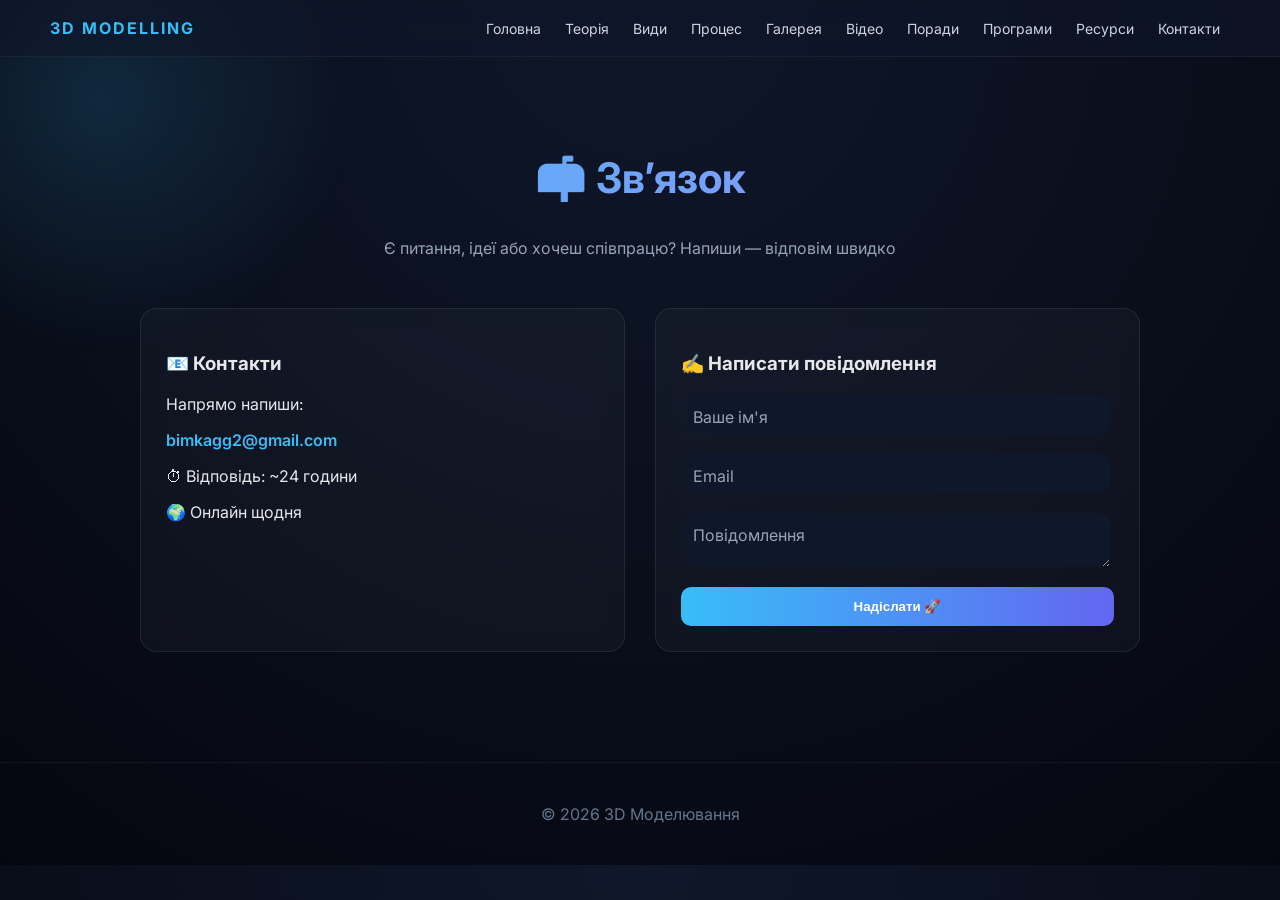
==== contact.html @ 06ac2117 "Add files via upload" ====
<!DOCTYPE html>
<html lang="uk">

<head>
<link rel="preconnect" href="https://fonts.googleapis.com">
<link rel="preconnect" href="https://fonts.gstatic.com" crossorigin>
<link href="https://fonts.googleapis.com/css2?family=Inter:wght@400;500;600;700&display=swap" rel="stylesheet">

<meta charset="UTF-8">
<meta name="viewport" content="width=device-width, initial-scale=1.0">
<title>Контакти</title>
<link rel="stylesheet" href="style.css">
</head>

<body>

<header>
  <div class="logo">3D MODELLING</div>

  <nav>
    <a href="index.html">Головна</a>
    <a href="theory.html">Теорія</a>
    <a href="types.html">Види</a>
    <a href="process.html">Процес</a>
    <a href="gallery.html">Галерея</a>
    <a href="video.html">Відео</a>
    <a href="tips.html">Поради</a>
    <a href="tools.html">Програми</a>
    <a href="resources.html">Ресурси</a>
    <a href="contact.html">Контакти</a>
  </nav>
</header>

<main class="contact-modern">

  <!-- HERO -->
  <section class="contact-hero">
    <h1>📬 Зв’язок</h1>
    <p>Є питання, ідеї або хочеш співпрацю? Напиши — відповім швидко</p>
  </section>

  <!-- CONTACT GRID -->
  <div class="contact-grid">

    <!-- INFO -->
    <div class="contact-card">
      <h3>📧 Контакти</h3>
      <p>Напрямо напиши:</p>
      <div class="email">bimkagg2@gmail.com</div>

      <div class="contact-extra">
        <p>⏱ Відповідь: ~24 години</p>
        <p>🌍 Онлайн щодня</p>
      </div>
    </div>

    <!-- FORM -->
    <div class="contact-card">

      <h3>✍️ Написати повідомлення</h3>

      <form id="contactForm">

        <div class="input-group">
          <input type="text" required>
          <label>Ваше ім'я</label>
        </div>

        <div class="input-group">
          <input type="email" required>
          <label>Email</label>
        </div>

        <div class="input-group">
          <textarea required></textarea>
          <label>Повідомлення</label>
        </div>

        <button type="submit" class="btn-send">
          Надіслати 🚀
        </button>

      </form>

      <p id="successMsg" class="success">✔ Повідомлення відправлено!</p>

    </div>

  </div>

</main>

<footer>
  <p>© 2026 3D Моделювання</p>
</footer>

<script>
document.getElementById("contactForm").addEventListener("submit", function(e){
  e.preventDefault();

  document.getElementById("successMsg").style.display = "block";
  this.reset();
});
</script>

</body>
</html>
---- style.css ----
/* ========== GLOBAL ========== */
body {
  margin: 0;
  font-family: 'Inter', sans-serif;
  background: radial-gradient(circle at top, #0f172a, #05070f);
  color: #e5e7eb;
  overflow-x: hidden;
}

/* subtle glow background */
body::before {
  content: "";
  position: fixed;
  width: 600px;
  height: 600px;
  background: radial-gradient(circle, rgba(56,189,248,0.15), transparent 60%);
  top: -200px;
  left: -200px;
  z-index: -1;
}

/* ========== HEADER ========== */
header {
  display: flex;
  justify-content: space-between;
  align-items: center;
  padding: 18px 50px;
  background: rgba(15, 23, 42, 0.6);
  backdrop-filter: blur(12px);
  position: sticky;
  top: 0;
  z-index: 100;
  border-bottom: 1px solid rgba(255,255,255,0.05);
}

.logo {
  font-weight: 700;
  letter-spacing: 2px;
  color: #38bdf8;
}

nav a {
  margin: 0 10px;
  color: #cbd5e1;
  text-decoration: none;
  font-size: 14px;
  transition: 0.3s;
}

nav a:hover {
  color: #38bdf8;
}

/* ========== HERO ========== */
.hero {
  text-align: center;
  padding: 120px 20px;
}

.hero h1 {
  font-size: 52px;
  background: linear-gradient(90deg, #38bdf8, #a78bfa);
  -webkit-background-clip: text;
  -webkit-text-fill-color: transparent;
}

.hero p {
  max-width: 600px;
  margin: 15px auto;
  color: #94a3b8;
}

/* ========== BUTTON ========== */
.btn-outline {
  display: inline-block;
  margin-top: 20px;
  padding: 12px 28px;
  border: 2px solid #1d4ed8;
  color: #1d4ed8;
  text-decoration: none;
  border-radius: 12px;
  font-weight: 600;
  transition: 0.3s;
  position: relative;
  overflow: hidden;
}

.btn-outline:hover {
  background: #1d4ed8;
  color: white;
  transform: translateY(-3px);
  box-shadow: 0 0 25px rgba(29,78,216,0.4);
}

/* smaller button */
.btn-small {
  padding: 8px 18px;
  font-size: 14px;
}

/* ========== CARDS ========== */
.cards {
  display: flex;
  justify-content: center;
  gap: 20px;
  flex-wrap: wrap;
  padding: 60px 20px;
}

.info-card {
  width: 260px;
  padding: 22px;
  border-radius: 14px;
  background: rgba(255,255,255,0.03);
  border: 1px solid rgba(255,255,255,0.08);
  backdrop-filter: blur(10px);
  transition: 0.3s;
}

.info-card:hover {
  transform: translateY(-8px);
  border-color: #38bdf8;
  box-shadow: 0 10px 30px rgba(56,189,248,0.15);
}

.info-card h3, .info-card h4 {
  color: #38bdf8;
}

/* ========== CONTACT ========== */
.contact {
  text-align: center;
  padding: 60px 20px;
}

input, textarea {
  width: 100%;
  max-width: 400px;
  margin: 8px auto;
  display: block;
  padding: 12px;
  border-radius: 8px;
  border: none;
  background: #0f172a;
  color: white;
}

/* ========== FOOTER ========== */
footer {
  text-align: center;
  padding: 25px;
  color: #64748b;
  border-top: 1px solid rgba(255,255,255,0.05);
  margin-top: 50px;
}
/* ===== TIMELINE PROCESS ===== */
.timeline {
  max-width: 800px;
  margin: auto;
  position: relative;
}

/* line */
.timeline::before {
  content: "";
  position: absolute;
  left: 20px;
  top: 0;
  bottom: 0;
  width: 2px;
  background: rgba(56,189,248,0.2);
}

.step {
  display: flex;
  gap: 20px;
  padding: 20px 0;
  position: relative;
  padding-left: 60px;
}

/* circle number */
.step span {
  position: absolute;
  left: 0;
  width: 40px;
  height: 40px;
  border-radius: 50%;
  background: rgba(56,189,248,0.1);
  border: 1px solid #38bdf8;
  display: flex;
  align-items: center;
  justify-content: center;
  color: #38bdf8;
  font-weight: 700;
}

/* card hover */
.step div {
  background: rgba(255,255,255,0.03);
  padding: 15px 18px;
  border-radius: 12px;
  border: 1px solid rgba(255,255,255,0.08);
  transition: 0.3s;
  width: 100%;
}

.step div:hover {
  transform: translateX(6px);
  border-color: #38bdf8;
  box-shadow: 0 10px 25px rgba(56,189,248,0.1);
}

.step h4 {
  margin: 0 0 5px 0;
  color: #38bdf8;
}
/* ===== COURSE ROADMAP ===== */

.course {
  max-width: 900px;
  margin: auto;
  padding: 60px 20px;
}

.course-title {
  text-align: center;
  font-size: 34px;
  color: #38bdf8;
}

.course-subtitle {
  text-align: center;
  color: #94a3b8;
  margin-bottom: 40px;
}

/* LINE */
.course-list {
  position: relative;
  margin-left: 20px;
}

.course-list::before {
  content: "";
  position: absolute;
  left: 18px;
  top: 0;
  bottom: 0;
  width: 2px;
  background: rgba(56,189,248,0.15);
}

/* ITEM */
.course-item {
  position: relative;
  margin-bottom: 18px;
  padding-left: 50px;
  cursor: pointer;
}

/* DOT */
.course-head span {
  position: absolute;
  left: 0;
  top: 5px;
  width: 36px;
  height: 36px;
  border-radius: 50%;
  background: rgba(56,189,248,0.1);
  border: 1px solid #38bdf8;
  display: flex;
  align-items: center;
  justify-content: center;
  font-weight: 700;
  color: #38bdf8;
}

/* HEADER */
.course-head {
  display: flex;
  align-items: center;
  gap: 10px;
}

.course-head h3 {
  margin: 0;
  font-size: 18px;
  color: #cbd5e1;
  transition: 0.3s;
}

/* BODY */
.course-body {
  max-height: 0;
  overflow: hidden;
  transition: 0.4s ease;
  color: #94a3b8;
  padding-left: 4px;
}

/* ACTIVE */
.course-item.active .course-body {
  max-height: 120px;
  margin-top: 8px;
}

.course-item.active .course-head h3 {
  color: #ffffff;
}

/* hover */
.course-item:hover .course-head h3 {
  color: #38bdf8;
}
/* ===== MODERN GALLERY ===== */

.gallery-modern {
  max-width: 1100px;
  margin: auto;
  padding: 30px;
}

/* GRID like ArtStation */
.grid {
  display: grid;
  grid-template-columns: repeat(3, 1fr);
  grid-auto-rows: 220px;
  gap: 16px;
}

/* ITEMS */
.item {
  position: relative;
  overflow: hidden;
  border-radius: 14px;
  cursor: pointer;
  border: 1px solid rgba(255,255,255,0.08);
  transition: 0.3s;
}

.item img {
  width: 100%;
  height: 100%;
  object-fit: cover;
  transition: 0.4s;
}

/* hover 3D effect */
.item:hover {
  transform: translateY(-6px) scale(1.02);
  box-shadow: 0 15px 40px rgba(56,189,248,0.15);
  border-color: #38bdf8;
}

.item:hover img {
  transform: scale(1.1);
}

/* caption */
.info {
  position: absolute;
  bottom: 0;
  width: 100%;
  padding: 10px;
  font-size: 13px;
  background: rgba(0,0,0,0.5);
  color: #cbd5e1;
}

/* sizes */
.large {
  grid-column: span 2;
  grid-row: span 2;
}

.tall {
  grid-row: span 2;
}

.wide {
  grid-column: span 2;
}

/* LIGHTBOX upgrade */
.lightbox {
  position: fixed;
  inset: 0;
  background: rgba(0,0,0,0.9);
  display: none;
  justify-content: center;
  align-items: center;
  z-index: 999;
}

.lightbox img {
  max-width: 85%;
  max-height: 85%;
  border-radius: 12px;
}
.gallery-grid{
  display: grid;
  grid-template-columns: repeat(4, 1fr);
  grid-auto-rows: 170px;
  grid-auto-flow: dense; 
}
.grid{
  display: grid;
  grid-template-columns: repeat(3, 1fr);
  grid-auto-rows: 200px;
  gap: 12px;

  grid-auto-flow: dense; 
}
.gallery-header {
  text-align: center;
  padding: 80px 20px 40px;
}

.gallery-header h2 {
  font-size: 42px;
  font-weight: 700;
  background: linear-gradient(90deg, #38bdf8, #a78bfa);
  -webkit-background-clip: text;
  -webkit-text-fill-color: transparent;
  margin-bottom: 10px;
}

.gallery-header p {
  color: #94a3b8;
  font-size: 16px;
  max-width: 600px;
  margin: 0 auto;
  line-height: 1.5;
}
.tips-grid {
  display: grid;
  grid-template-columns: repeat(auto-fit, minmax(220px, 1fr));
  gap: 20px;
  padding: 40px;
}

.tip-card {
  position: relative;
  padding: 20px;
  border-radius: 16px;
  background: rgba(255,255,255,0.03);
  border: 1px solid rgba(255,255,255,0.08);
  cursor: pointer;
  transition: 0.4s;
  overflow: hidden;
}

.tip-card span {
  font-size: 12px;
  color: #38bdf8;
}

.tip-card h3 {
  margin-top: 10px;
  color: #38bdf8;
}

.tip-content {
  max-height: 0;
  overflow: hidden;
  transition: 0.4s;
  color: #94a3b8;
}

/* ACTIVE STATE */
.tip-card.active {
  transform: scale(1.05);
  border-color: #38bdf8;
  box-shadow: 0 0 30px rgba(56,189,248,0.2);
}

.tip-card.active .tip-content {
  max-height: 200px;
  margin-top: 10px;
}
.tips-grid {
  display: grid;
  grid-template-columns: repeat(auto-fit, minmax(230px, 1fr));
  gap: 20px;
  padding: 40px;
}

.tip-card {
  padding: 20px;
  border-radius: 16px;
  background: rgba(255,255,255,0.03);
  border: 1px solid rgba(255,255,255,0.08);
  cursor: pointer;
  transition: 0.4s;
}

.tip-card span {
  font-size: 12px;
  color: #38bdf8;
}

.tip-card h3 {
  margin-top: 10px;
  color: #38bdf8;
}

.tip-content {
  max-height: 0;
  overflow: hidden;
  transition: 0.4s;
  color: #94a3b8;
}

.tip-card.active {
  transform: scale(1.05);
  box-shadow: 0 0 30px rgba(56,189,248,0.2);
}

.tip-card.active .tip-content {
  max-height: 200px;
  margin-top: 10px;
}

/* PROGRESS */
.progress-box {
  margin-top: 20px;
}

.progress-bar {
  width: 200px;
  height: 6px;
  background: #1e293b;
  border-radius: 10px;
  margin: 10px auto;
  overflow: hidden;
}

#progressFill {
  height: 100%;
  width: 0;
  background: linear-gradient(90deg,#38bdf8,#a78bfa);
  transition: 0.4s;
}
.tools-grid {
  display: grid;
  grid-template-columns: repeat(auto-fit, minmax(260px, 1fr));
  gap: 25px;
  padding: 40px;
}

.tool-card {
  background: rgba(255,255,255,0.03);
  border-radius: 16px;
  overflow: hidden;
  border: 1px solid rgba(255,255,255,0.08);
  transition: 0.4s;
}

.tool-card img {
  width: 100%;
  height: 180px;
  object-fit: cover;
}

.tool-card:hover {
  transform: translateY(-8px);
  box-shadow: 0 10px 30px rgba(56,189,248,0.2);
}

.tool-content {
  padding: 20px;
}

.tags span {
  font-size: 12px;
  background: #0f172a;
  padding: 4px 8px;
  border-radius: 6px;
  margin-right: 5px;
}

/* FILTERS */
.filters {
  text-align: center;
  margin-top: 20px;
}

.filters button {
  margin: 5px;
  padding: 8px 16px;
  border: 1px solid #38bdf8;
  background: transparent;
  color: #38bdf8;
  border-radius: 10px;
  cursor: pointer;
}

.filters button:hover {
  background: #38bdf8;
  color: black;
}
/* SEARCH */
#searchInput {
  margin-top: 20px;
  padding: 12px;
  width: 250px;
  border-radius: 10px;
  border: none;
  background: #0f172a;
  color: white;
}

/* SECTIONS */
.resource-section {
  padding: 40px;
}

.resource-section h2 {
  margin-bottom: 20px;
  color: #38bdf8;
}

/* GRID */
.resource-grid {
  display: grid;
  grid-template-columns: repeat(auto-fit, minmax(220px, 1fr));
  gap: 20px;
}

/* CARD */
.resource-card {
  padding: 20px;
  border-radius: 14px;
  background: rgba(255,255,255,0.03);
  border: 1px solid rgba(255,255,255,0.08);
  transition: 0.3s;
  cursor: pointer;
}

.resource-card:hover {
  transform: translateY(-6px);
  border-color: #38bdf8;
  box-shadow: 0 10px 25px rgba(56,189,248,0.2);
}

.resource-card h3 {
  color: #38bdf8;
}
.resource-card h3 {
  color: #38bdf8;
  transition: 0.3s;
}

.resource-card:hover h3 {
  color: #60a5fa;
}
/* Убираем стандартный стиль ссылок */
a {
  text-decoration: none;
  color: inherit;
}

/* Убираем фиолетовый после клика */
a:visited {
  color: inherit;
}

/* Убираем синий при клике */
a:active {
  color: inherit;
}
/* CONTACT PAGE */
.contact-modern {
  padding: 60px 20px;
}

/* HERO */
.contact-hero {
  text-align: center;
  margin-bottom: 50px;
}

.contact-hero h1 {
  font-size: 42px;
  background: linear-gradient(90deg,#38bdf8,#a78bfa);
  -webkit-background-clip: text;
  -webkit-text-fill-color: transparent;
}

.contact-hero p {
  color: #94a3b8;
}

/* GRID */
.contact-grid {
  display: grid;
  grid-template-columns: 1fr 1fr;
  gap: 30px;
  max-width: 1000px;
  margin: auto;
}

/* CARD */
.contact-card {
  padding: 25px;
  border-radius: 16px;
  background: rgba(255,255,255,0.03);
  border: 1px solid rgba(255,255,255,0.08);
  backdrop-filter: blur(10px);
}

/* EMAIL */
.email {
  margin-top: 10px;
  color: #38bdf8;
  font-weight: 600;
}

/* INPUT */
.input-group {
  position: relative;
  margin: 20px 0;
}

.input-group input,
.input-group textarea {
  width: 100%;
  padding: 12px;
  border-radius: 10px;
  border: none;
  background: #0f172a;
  color: white;
  outline: none;
}

.input-group label {
  position: absolute;
  left: 12px;
  top: 12px;
  color: #94a3b8;
  transition: 0.3s;
  pointer-events: none;
}

/* FLOAT LABEL */
.input-group input:focus + label,
.input-group input:valid + label,
.input-group textarea:focus + label,
.input-group textarea:valid + label {
  top: -10px;
  font-size: 12px;
  color: #38bdf8;
}

/* BUTTON */
.btn-send {
  width: 100%;
  padding: 12px;
  border-radius: 10px;
  border: none;
  background: linear-gradient(90deg,#38bdf8,#6366f1);
  color: white;
  font-weight: 600;
  cursor: pointer;
  transition: 0.3s;
}

.btn-send:hover {
  transform: translateY(-3px);
  box-shadow: 0 10px 25px rgba(56,189,248,0.3);
}

/* SUCCESS */
.success {
  display: none;
  margin-top: 15px;
  color: #22c55e;
}

/* MOBILE */
@media(max-width: 768px){
  .contact-grid {
    grid-template-columns: 1fr;
  }
}
/* HERO PRO */
.process-hero {
  text-align: center;
  padding: 100px 20px;
  position: relative;
}

/* glow background */
.process-hero::before {
  content: "";
  position: absolute;
  width: 500px;
  height: 500px;
  background: radial-gradient(circle, rgba(56,189,248,0.2), transparent 70%);
  top: -150px;
  left: 50%;
  transform: translateX(-50%);
  z-index: -1;
}

/* TITLE */
.process-hero h1 {
  font-size: 56px;
  background: linear-gradient(90deg,#38bdf8,#a78bfa);
  -webkit-background-clip: text;
  -webkit-text-fill-color: transparent;
}

/* TEXT */
.process-hero p {
  color: #94a3b8;
  margin-top: 10px;
}

/* STEPS LINE */
.hero-steps {
  margin-top: 25px;
  display: flex;
  justify-content: center;
  gap: 10px;
  flex-wrap: wrap;
  font-size: 14px;
  color: #38bdf8;
}

.hero-steps span {
  padding: 6px 12px;
  border-radius: 8px;
  background: rgba(56,189,248,0.1);
  border: 1px solid rgba(56,189,248,0.3);
}
.process-hero {
  text-align: center;
  padding: 100px 20px;
  position: relative;
}

.process-hero::before {
  content: "";
  position: absolute;
  width: 500px;
  height: 500px;
  background: radial-gradient(circle, rgba(56,189,248,0.2), transparent 70%);
  top: -150px;
  left: 50%;
  transform: translateX(-50%);
  z-index: -1;
}

.process-hero h1 {
  font-size: 56px;
  background: linear-gradient(90deg,#38bdf8,#a78bfa);
  -webkit-background-clip: text;
  -webkit-text-fill-color: transparent;
}

.process-hero p {
  color: #94a3b8;
}

.hero-steps {
  margin-top: 25px;
  display: flex;
  justify-content: center;
  gap: 10px;
  flex-wrap: wrap;
  font-size: 14px;
  color: #38bdf8;
}

.hero-steps span {
  padding: 6px 12px;
  border-radius: 8px;
  background: rgba(56,189,248,0.1);
  border: 1px solid rgba(56,189,248,0.3);
}
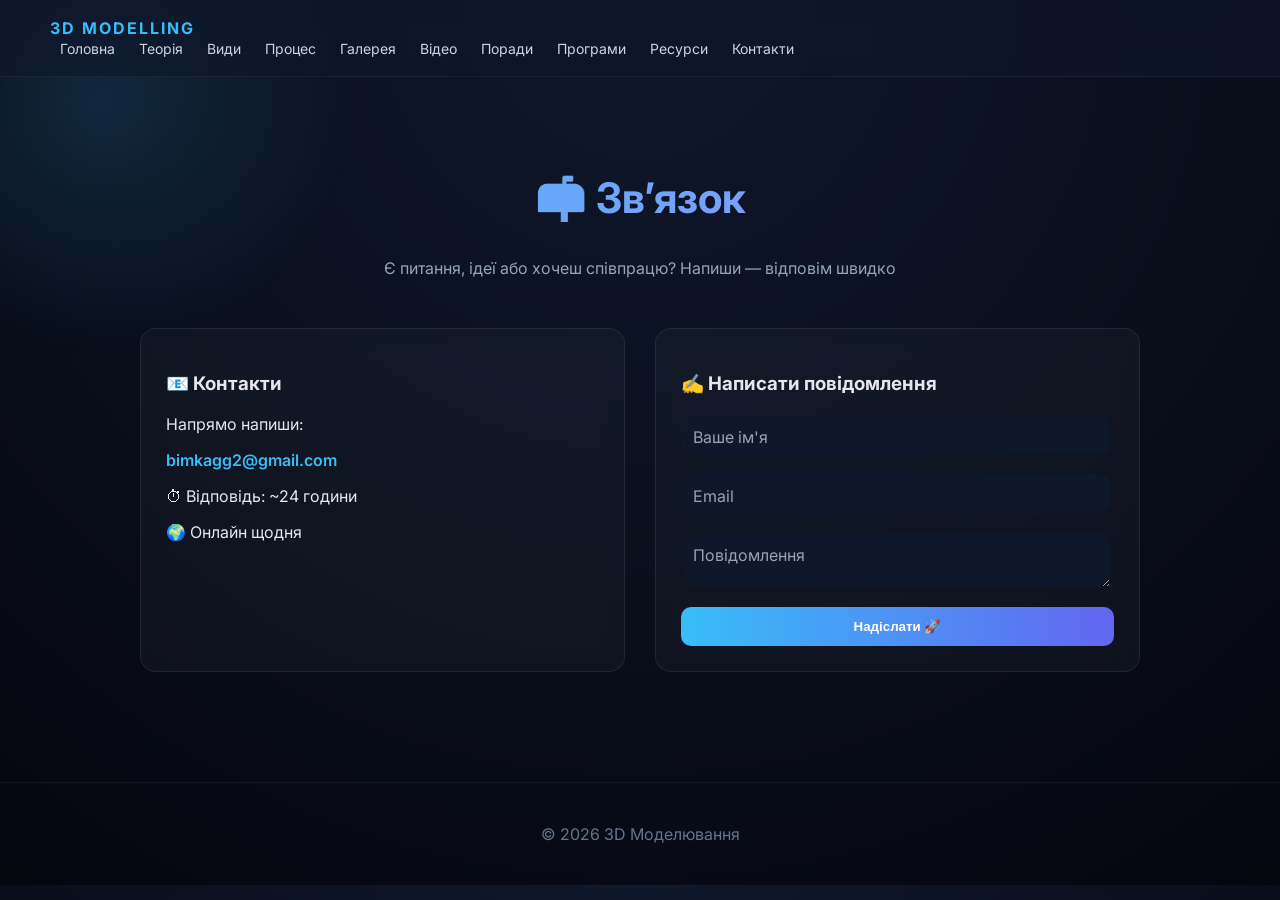
==== commit f094e911: "contact.html" ====
--- a/contact.html
+++ b/contact.html
@@ -14,21 +14,27 @@
 
 <body>
 
-<header>
-  <div class="logo">3D MODELLING</div>
+<header class="header">
+  <div class="container">
 
-  <nav>
-    <a href="index.html">Головна</a>
-    <a href="theory.html">Теорія</a>
-    <a href="types.html">Види</a>
-    <a href="process.html">Процес</a>
-    <a href="gallery.html">Галерея</a>
-    <a href="video.html">Відео</a>
-    <a href="tips.html">Поради</a>
-    <a href="tools.html">Програми</a>
-    <a href="resources.html">Ресурси</a>
-    <a href="contact.html">Контакти</a>
-  </nav>
+    <div class="logo">
+      <span>3D</span> MODELLING
+    </div>
+
+    <nav class="nav">
+      <a href="index.html">Головна</a>
+      <a href="theory.html">Теорія</a>
+      <a href="types.html">Види</a>
+      <a href="process.html">Процес</a>
+      <a href="gallery.html">Галерея</a>
+      <a href="video.html">Відео</a>
+      <a href="tips.html">Поради</a>
+      <a href="tools.html">Програми</a>
+      <a href="resources.html">Ресурси</a>
+      <a href="contact.html">Контакти</a>
+    </nav>
+
+  </div>
 </header>
 
 <main class="contact-modern">
@@ -104,4 +110,4 @@
 </script>
 
 </body>
-</html>+</html>
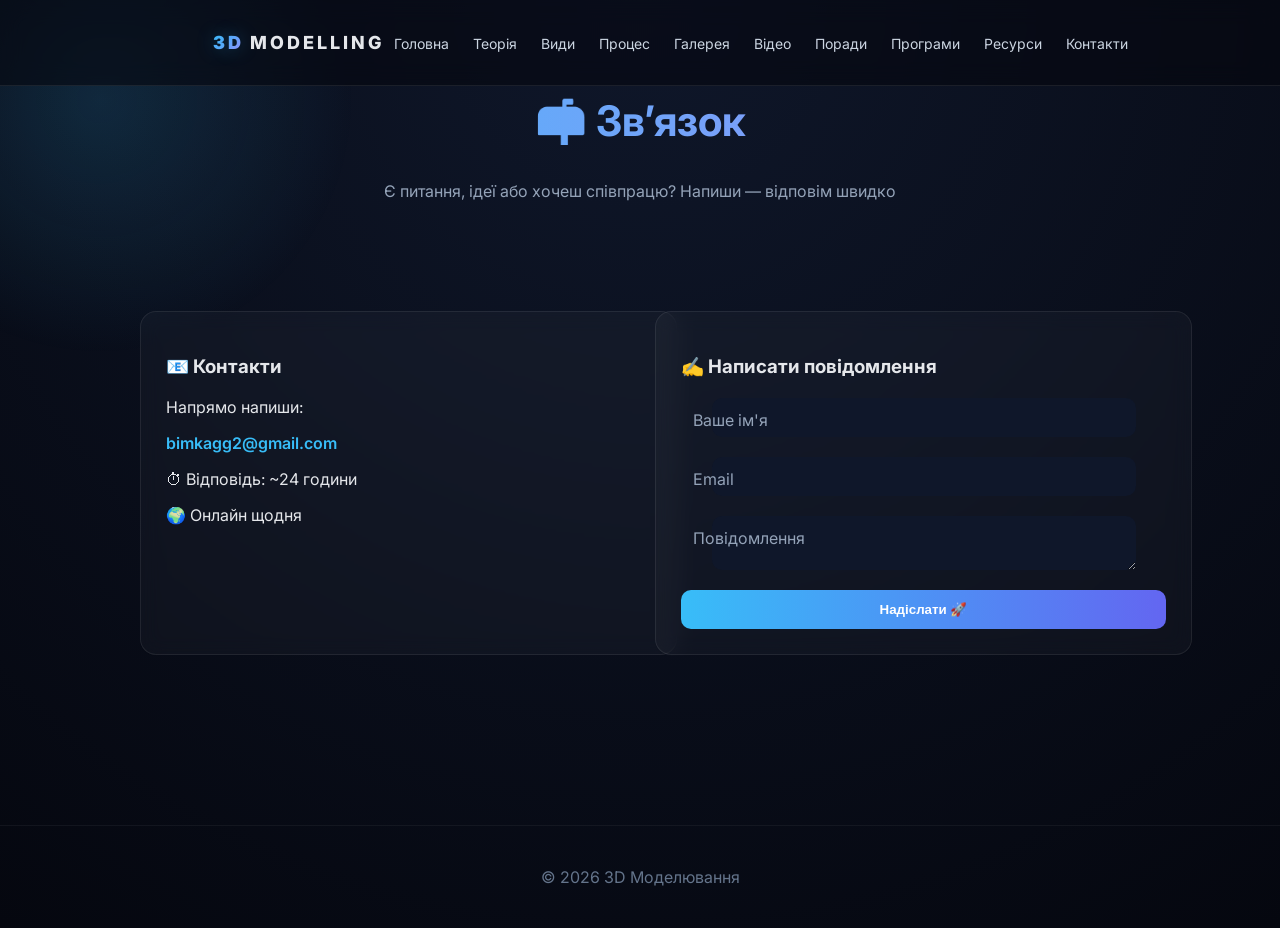
==== commit 82f5bbc9: "Add files via upload" ====
--- a/contact.html
+++ b/contact.html
@@ -110,4 +110,4 @@
 </script>
 
 </body>
-</html>
+</html>
--- a/style.css
+++ b/style.css
@@ -879,4 +879,136 @@
   border-radius: 8px;
   background: rgba(56,189,248,0.1);
   border: 1px solid rgba(56,189,248,0.3);
-}+}
+/* HEADER */
+.header {
+  position: fixed;
+  top: 0;
+  left: 0;
+  width: 100%;
+  background: rgba(5, 7, 15, 0.6);
+  backdrop-filter: blur(12px);
+  border-bottom: 1px solid rgba(255,255,255,0.08);
+  z-index: 1000;
+}
+
+.container {
+  max-width: 1200px;
+  margin: auto;
+  padding: 14px 20px;
+  display: flex;
+  align-items: center;
+  justify-content: space-between;
+}
+
+/* ===== IMPROVED LOGO ===== */
+.logo {
+  font-weight: 800;
+  letter-spacing: 3px;
+  font-size: 18px;
+  display: flex;
+  align-items: center;
+  gap: 6px;
+
+  cursor: default;
+  transition: 0.4s ease;
+}
+
+/* "3D" часть */
+.logo span {
+  background: linear-gradient(135deg, #38bdf8, #60a5fa, #a78bfa);
+  -webkit-background-clip: text;
+  -webkit-text-fill-color: transparent;
+
+  font-weight: 900;
+  text-shadow: 0 0 18px rgba(56, 189, 248, 0.35);
+
+  transition: 0.4s ease;
+}
+
+/* MODELLING (вторая часть текста) */
+.logo {
+  color: #e5e7eb;
+}
+
+/* hover эффект */
+.logo:hover span {
+  transform: translateY(-1px) scale(1.08);
+  text-shadow: 0 0 30px rgba(56, 189, 248, 0.6);
+}
+
+/* лёгкое “дыхание” логотипа */
+@keyframes logoGlow {
+  0% { filter: drop-shadow(0 0 6px rgba(56,189,248,0.2)); }
+  50% { filter: drop-shadow(0 0 14px rgba(56,189,248,0.4)); }
+  100% { filter: drop-shadow(0 0 6px rgba(56,189,248,0.2)); }
+}
+
+.logo {
+  animation: logoGlow 3s infinite ease-in-out;
+}/* BUTTON */
+.btn {
+  padding: 8px 14px;
+  background: #38bdf8;
+  color: #000;
+  border-radius: 8px;
+  text-decoration: none;
+  font-weight: 600;
+  transition: 0.3s;
+}
+
+.btn:hover {
+  background: #0ea5e9;
+}
+
+/* HERO FIX (чтобы не перекрывался header) */
+.hero {
+  padding-top: 140px;
+  text-align: center;
+}
+.nav a {
+  position: relative;
+  color: #cbd5e1;
+  text-decoration: none;
+  font-size: 14px;
+  padding: 6px 0;
+  transition: 0.3s ease;
+}
+
+/* линия снизу (изначально скрыта) */
+.nav a::after {
+  content: "";
+  position: absolute;
+  left: 0;
+  bottom: -4px;
+  width: 0%;
+  height: 2px;
+  background: #38bdf8;
+  transition: width 0.3s ease;
+  border-radius: 2px;
+}
+
+/* hover эффект */
+.nav a:hover {
+  color: #38bdf8;
+  transform: translateY(-2px);
+}
+
+.nav a:hover::after {
+  width: 100%;
+}
+.header .container {
+  padding-left: 150px;
+  padding-right: 180px;
+}
+.contact-card {
+  max-width: 500px;
+  width: 100%;
+  margin: 60px auto; /* центр по горизонтали */
+  padding: 25px;
+
+  border-radius: 16px;
+  background: rgba(255,255,255,0.03);
+  border: 1px solid rgba(255,255,255,0.08);
+  backdrop-filter: blur(10px);
+}
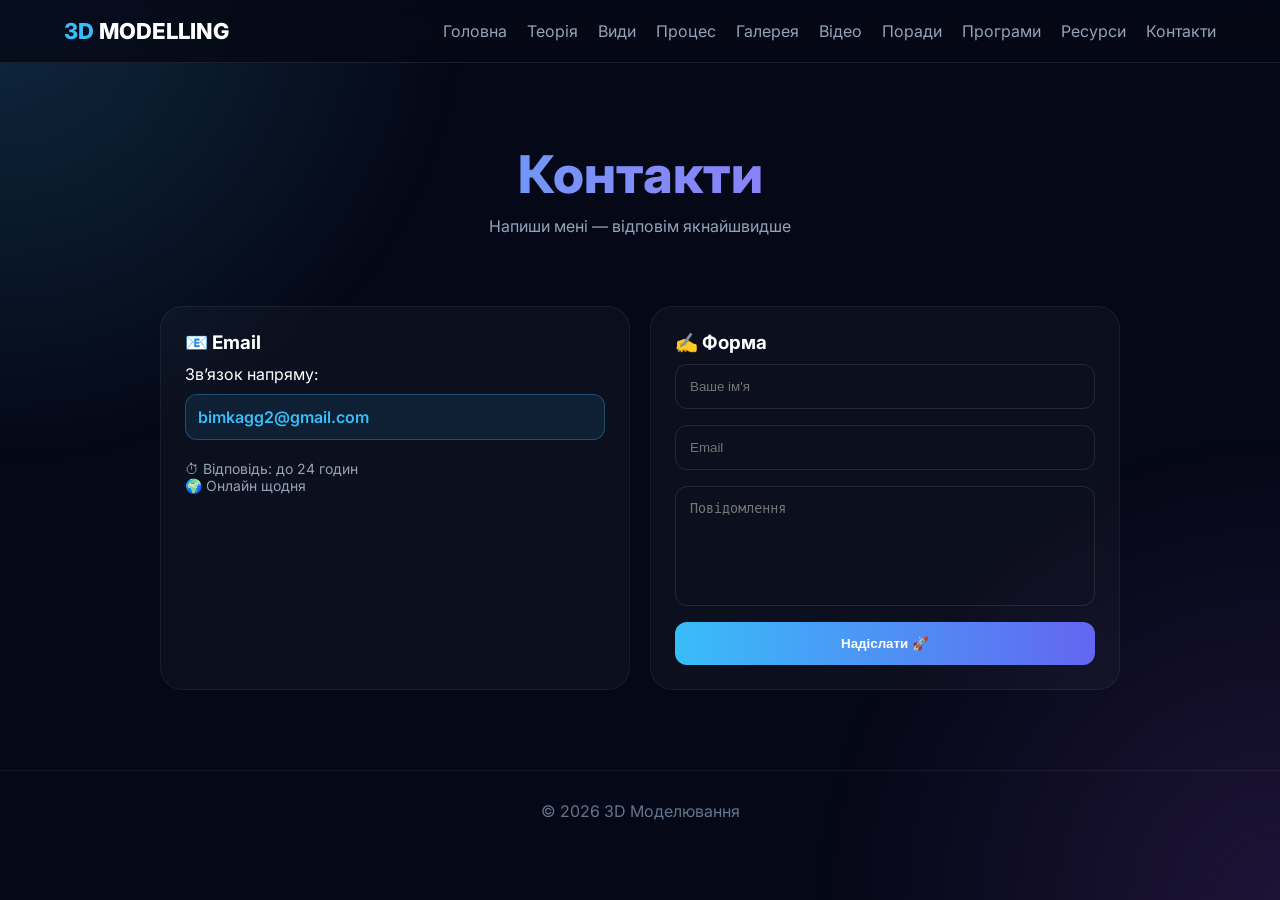
==== commit b9aa710a: "Add files via upload" ====
--- a/contact.html
+++ b/contact.html
@@ -2,24 +2,310 @@
 <html lang="uk">
 
 <head>
+<meta charset="UTF-8">
+<meta name="viewport" content="width=device-width, initial-scale=1.0">
+
+<title>Контакти</title>
+
 <link rel="preconnect" href="https://fonts.googleapis.com">
 <link rel="preconnect" href="https://fonts.gstatic.com" crossorigin>
-<link href="https://fonts.googleapis.com/css2?family=Inter:wght@400;500;600;700&display=swap" rel="stylesheet">
-
-<meta charset="UTF-8">
-<meta name="viewport" content="width=device-width, initial-scale=1.0">
-<title>Контакти</title>
-<link rel="stylesheet" href="style.css">
+
+<link href="https://fonts.googleapis.com/css2?family=Inter:wght@400;500;600;700;800&display=swap" rel="stylesheet">
+
+<style>
+
+/* RESET */
+*{
+  margin:0;
+  padding:0;
+  box-sizing:border-box;
+}
+
+body{
+  font-family:'Inter',sans-serif;
+  background:#050816;
+  color:white;
+  overflow-x:hidden;
+}
+
+body::before{
+  content:"";
+  position:fixed;
+  inset:0;
+  background:
+  radial-gradient(circle at top left, rgba(56,189,248,.18), transparent 30%),
+  radial-gradient(circle at bottom right, rgba(168,85,247,.15), transparent 30%);
+  z-index:-1;
+}
+
+/* HEADER */
+.header{
+  position:sticky;
+  top:0;
+  z-index:1000;
+
+  background:rgba(5,8,22,.8);
+  backdrop-filter:blur(14px);
+
+  border-bottom:1px solid rgba(255,255,255,.06);
+}
+
+.container{
+  max-width:1200px;
+  margin:auto;
+
+  display:flex;
+  align-items:center;
+  justify-content:space-between;
+
+  padding:18px 24px;
+}
+
+.logo{
+  font-size:22px;
+  font-weight:800;
+}
+
+.logo span{
+  color:#38bdf8;
+}
+
+/* NAV */
+.nav{
+  display:flex;
+  gap:20px;
+}
+
+.nav a{
+  color:#94a3b8;
+  text-decoration:none;
+  position:relative;
+  transition:.3s;
+}
+
+.nav a:hover{
+  color:white;
+}
+
+.nav a::after{
+  content:"";
+  position:absolute;
+  left:0;
+  bottom:-6px;
+  width:0%;
+  height:2px;
+  background:#38bdf8;
+  transition:.3s;
+}
+
+.nav a:hover::after{
+  width:100%;
+}
+
+/* BURGER */
+.burger{
+  display:none;
+  font-size:30px;
+  cursor:pointer;
+}
+
+/* MOBILE MENU (ШТОРКА) */
+.mobile-menu{
+  position:absolute;
+  top:100%;
+  left:0;
+
+  width:100%;
+  background:#0b1120;
+
+  display:flex;
+  flex-direction:column;
+
+  max-height:0;
+  overflow:hidden;
+
+  transition:.4s ease;
+  border-bottom:1px solid rgba(255,255,255,.06);
+}
+
+.mobile-menu.active{
+  max-height:600px;
+}
+
+.mobile-menu a{
+  padding:16px 24px;
+  color:#cbd5e1;
+  text-decoration:none;
+  border-top:1px solid rgba(255,255,255,.05);
+}
+
+.mobile-menu a:hover{
+  background:rgba(56,189,248,.1);
+  color:white;
+}
+
+/* HERO */
+.contact-hero{
+  text-align:center;
+  padding:80px 20px 30px;
+}
+
+.contact-hero h1{
+  font-size:52px;
+  font-weight:800;
+
+  background:linear-gradient(90deg,#38bdf8,#818cf8,#a855f7);
+  -webkit-background-clip:text;
+  -webkit-text-fill-color:transparent;
+
+  margin-bottom:10px;
+}
+
+.contact-hero p{
+  color:#94a3b8;
+}
+
+/* GRID */
+.contact-grid{
+  max-width:1000px;
+  margin:auto;
+  padding:40px 20px 80px;
+
+  display:grid;
+  grid-template-columns:1fr 1fr;
+  gap:20px;
+}
+
+/* CARD */
+.contact-card{
+  background:rgba(255,255,255,.03);
+  border:1px solid rgba(255,255,255,.06);
+
+  border-radius:22px;
+  padding:24px;
+
+  backdrop-filter:blur(10px);
+}
+
+.contact-card h3{
+  margin-bottom:10px;
+}
+
+.email{
+  margin-top:10px;
+  padding:12px;
+
+  background:rgba(56,189,248,.1);
+  border:1px solid rgba(56,189,248,.3);
+
+  border-radius:12px;
+  color:#38bdf8;
+  font-weight:600;
+}
+
+.contact-extra{
+  margin-top:20px;
+  color:#94a3b8;
+  font-size:14px;
+}
+
+/* FORM */
+form{
+  display:flex;
+  flex-direction:column;
+  gap:16px;
+  margin-top:10px;
+}
+
+.input-group{
+  position:relative;
+}
+
+input,textarea{
+  width:100%;
+  padding:14px;
+
+  border-radius:12px;
+  border:1px solid rgba(255,255,255,.1);
+
+  background:transparent;
+  color:white;
+
+  outline:none;
+  transition:.3s;
+}
+
+textarea{
+  min-height:120px;
+  resize:none;
+}
+
+input:focus,textarea:focus{
+  border-color:#38bdf8;
+  box-shadow:0 0 0 3px rgba(56,189,248,.1);
+}
+
+/* BUTTON */
+.btn-send{
+  padding:14px;
+  border:none;
+  border-radius:12px;
+
+  background:linear-gradient(90deg,#38bdf8,#6366f1);
+  color:white;
+
+  cursor:pointer;
+  font-weight:600;
+
+  transition:.3s;
+}
+
+.btn-send:hover{
+  transform:translateY(-2px);
+}
+
+/* SUCCESS */
+.success{
+  margin-top:10px;
+  color:#22c55e;
+  display:none;
+}
+
+/* FOOTER */
+footer{
+  text-align:center;
+  padding:30px;
+  color:#64748b;
+  border-top:1px solid rgba(255,255,255,.06);
+}
+
+/* MOBILE */
+@media(max-width:768px){
+
+  .nav{ display:none; }
+  .burger{ display:block; }
+
+  .contact-grid{
+    grid-template-columns:1fr;
+  }
+
+  .contact-hero h1{
+    font-size:36px;
+  }
+
+}
+
+</style>
 </head>
 
 <body>
 
+<!-- HEADER -->
 <header class="header">
+
   <div class="container">
 
-    <div class="logo">
-      <span>3D</span> MODELLING
-    </div>
+    <div class="logo"><span>3D</span> MODELLING</div>
 
     <nav class="nav">
       <a href="index.html">Головна</a>
@@ -34,79 +320,91 @@
       <a href="contact.html">Контакти</a>
     </nav>
 
+    <div class="burger" onclick="toggleMenu()">☰</div>
+
   </div>
+
+  <!-- MOBILE MENU (верхняя шторка как в теории) -->
+  <div class="mobile-menu" id="mobileMenu">
+
+    <a href="index.html">Головна</a>
+    <a href="theory.html">Теорія</a>
+    <a href="types.html">Види</a>
+    <a href="process.html">Процес</a>
+    <a href="gallery.html">Галерея</a>
+    <a href="video.html">Відео</a>
+    <a href="tips.html">Поради</a>
+    <a href="tools.html">Програми</a>
+    <a href="resources.html">Ресурси</a>
+    <a href="contact.html">Контакти</a>
+
+  </div>
+
 </header>
 
-<main class="contact-modern">
-
-  <!-- HERO -->
-  <section class="contact-hero">
-    <h1>📬 Зв’язок</h1>
-    <p>Є питання, ідеї або хочеш співпрацю? Напиши — відповім швидко</p>
-  </section>
-
-  <!-- CONTACT GRID -->
-  <div class="contact-grid">
-
-    <!-- INFO -->
-    <div class="contact-card">
-      <h3>📧 Контакти</h3>
-      <p>Напрямо напиши:</p>
-      <div class="email">bimkagg2@gmail.com</div>
-
-      <div class="contact-extra">
-        <p>⏱ Відповідь: ~24 години</p>
-        <p>🌍 Онлайн щодня</p>
+
+<!-- HERO -->
+<section class="contact-hero">
+  <h1>Контакти</h1>
+  <p>Напиши мені — відповім якнайшвидше</p>
+</section>
+
+<!-- GRID -->
+<div class="contact-grid">
+
+  <!-- INFO -->
+  <div class="contact-card">
+    <h3>📧 Email</h3>
+    <p>Зв’язок напряму:</p>
+
+    <div class="email">bimkagg2@gmail.com</div>
+
+    <div class="contact-extra">
+      <p>⏱ Відповідь: до 24 годин</p>
+      <p>🌍 Онлайн щодня</p>
+    </div>
+  </div>
+
+  <!-- FORM -->
+  <div class="contact-card">
+
+    <h3>✍️ Форма</h3>
+
+    <form id="contactForm">
+
+      <input type="text" placeholder="Ваше ім'я" required>
+      <input type="email" placeholder="Email" required>
+      <textarea placeholder="Повідомлення" required></textarea>
+
+      <button class="btn-send">Надіслати 🚀</button>
+
+      <div class="success" id="success">
+        ✔ Повідомлення відправлено!
       </div>
-    </div>
-
-    <!-- FORM -->
-    <div class="contact-card">
-
-      <h3>✍️ Написати повідомлення</h3>
-
-      <form id="contactForm">
-
-        <div class="input-group">
-          <input type="text" required>
-          <label>Ваше ім'я</label>
-        </div>
-
-        <div class="input-group">
-          <input type="email" required>
-          <label>Email</label>
-        </div>
-
-        <div class="input-group">
-          <textarea required></textarea>
-          <label>Повідомлення</label>
-        </div>
-
-        <button type="submit" class="btn-send">
-          Надіслати 🚀
-        </button>
-
-      </form>
-
-      <p id="successMsg" class="success">✔ Повідомлення відправлено!</p>
-
-    </div>
+
+    </form>
 
   </div>
 
-</main>
+</div>
 
 <footer>
-  <p>© 2026 3D Моделювання</p>
+  © 2026 3D Моделювання
 </footer>
 
 <script>
-document.getElementById("contactForm").addEventListener("submit", function(e){
+
+function toggleMenu(){
+  document.getElementById("mobileMenu").classList.toggle("active");
+}
+
+document.getElementById("contactForm").addEventListener("submit",function(e){
   e.preventDefault();
 
-  document.getElementById("successMsg").style.display = "block";
+  document.getElementById("success").style.display = "block";
   this.reset();
 });
+
 </script>
 
 </body>
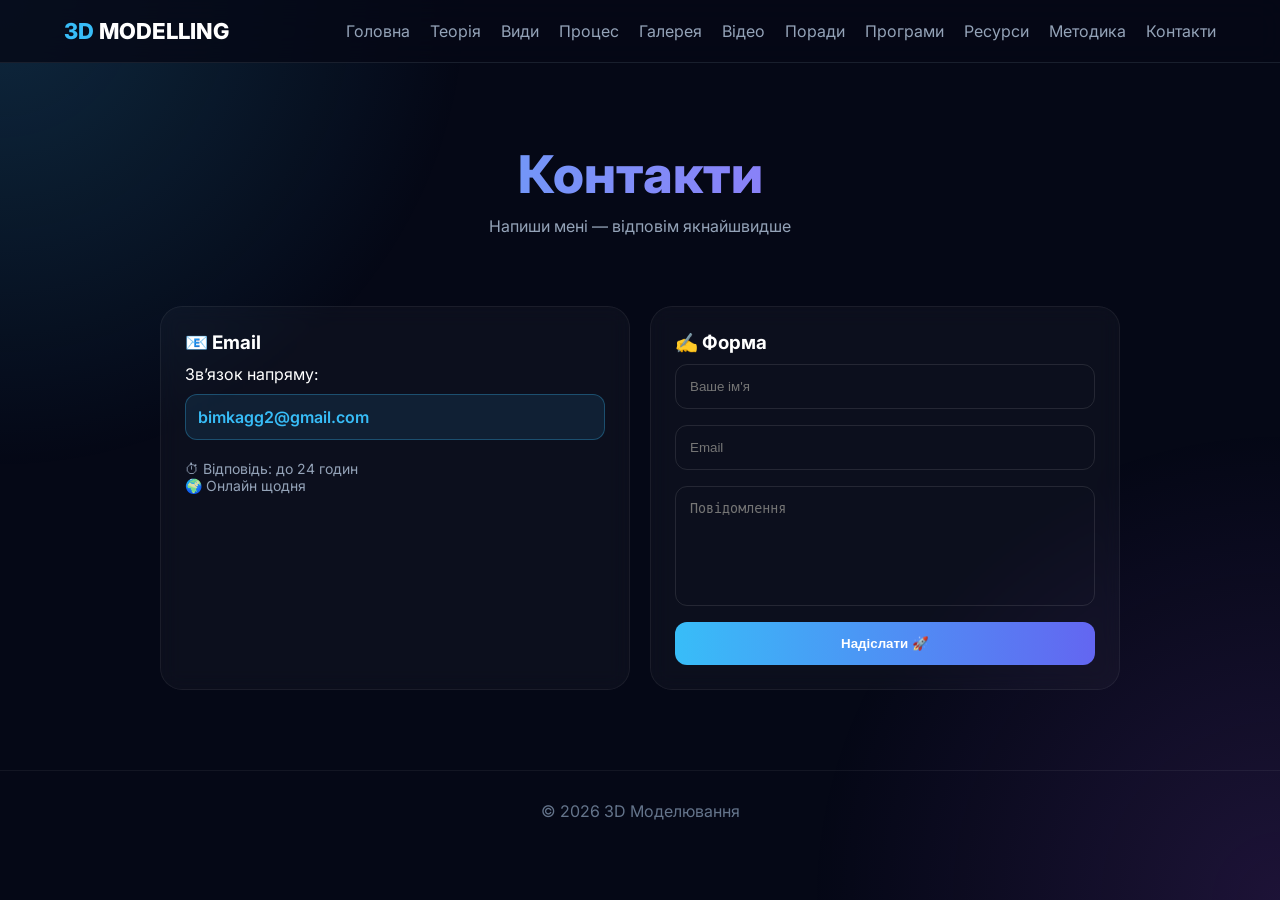
==== commit 02bb10a2: "contact.html" ====
--- a/contact.html
+++ b/contact.html
@@ -109,7 +109,7 @@
   cursor:pointer;
 }
 
-/* MOBILE MENU (ШТОРКА) */
+/* MOBILE MENU */
 .mobile-menu{
   position:absolute;
   top:100%;
@@ -305,7 +305,9 @@
 
   <div class="container">
 
-    <div class="logo"><span>3D</span> MODELLING</div>
+    <div class="logo">
+      <span>3D</span> MODELLING
+    </div>
 
     <nav class="nav">
       <a href="index.html">Головна</a>
@@ -317,6 +319,7 @@
       <a href="tips.html">Поради</a>
       <a href="tools.html">Програми</a>
       <a href="resources.html">Ресурси</a>
+      <a href="guides.html">Методика</a>
       <a href="contact.html">Контакти</a>
     </nav>
 
@@ -324,7 +327,7 @@
 
   </div>
 
-  <!-- MOBILE MENU (верхняя шторка как в теории) -->
+  <!-- MOBILE MENU -->
   <div class="mobile-menu" id="mobileMenu">
 
     <a href="index.html">Головна</a>
@@ -336,6 +339,7 @@
     <a href="tips.html">Поради</a>
     <a href="tools.html">Програми</a>
     <a href="resources.html">Ресурси</a>
+    <a href="guides.html">Методика</a>
     <a href="contact.html">Контакти</a>
 
   </div>
@@ -408,4 +412,4 @@
 </script>
 
 </body>
-</html>+</html>
